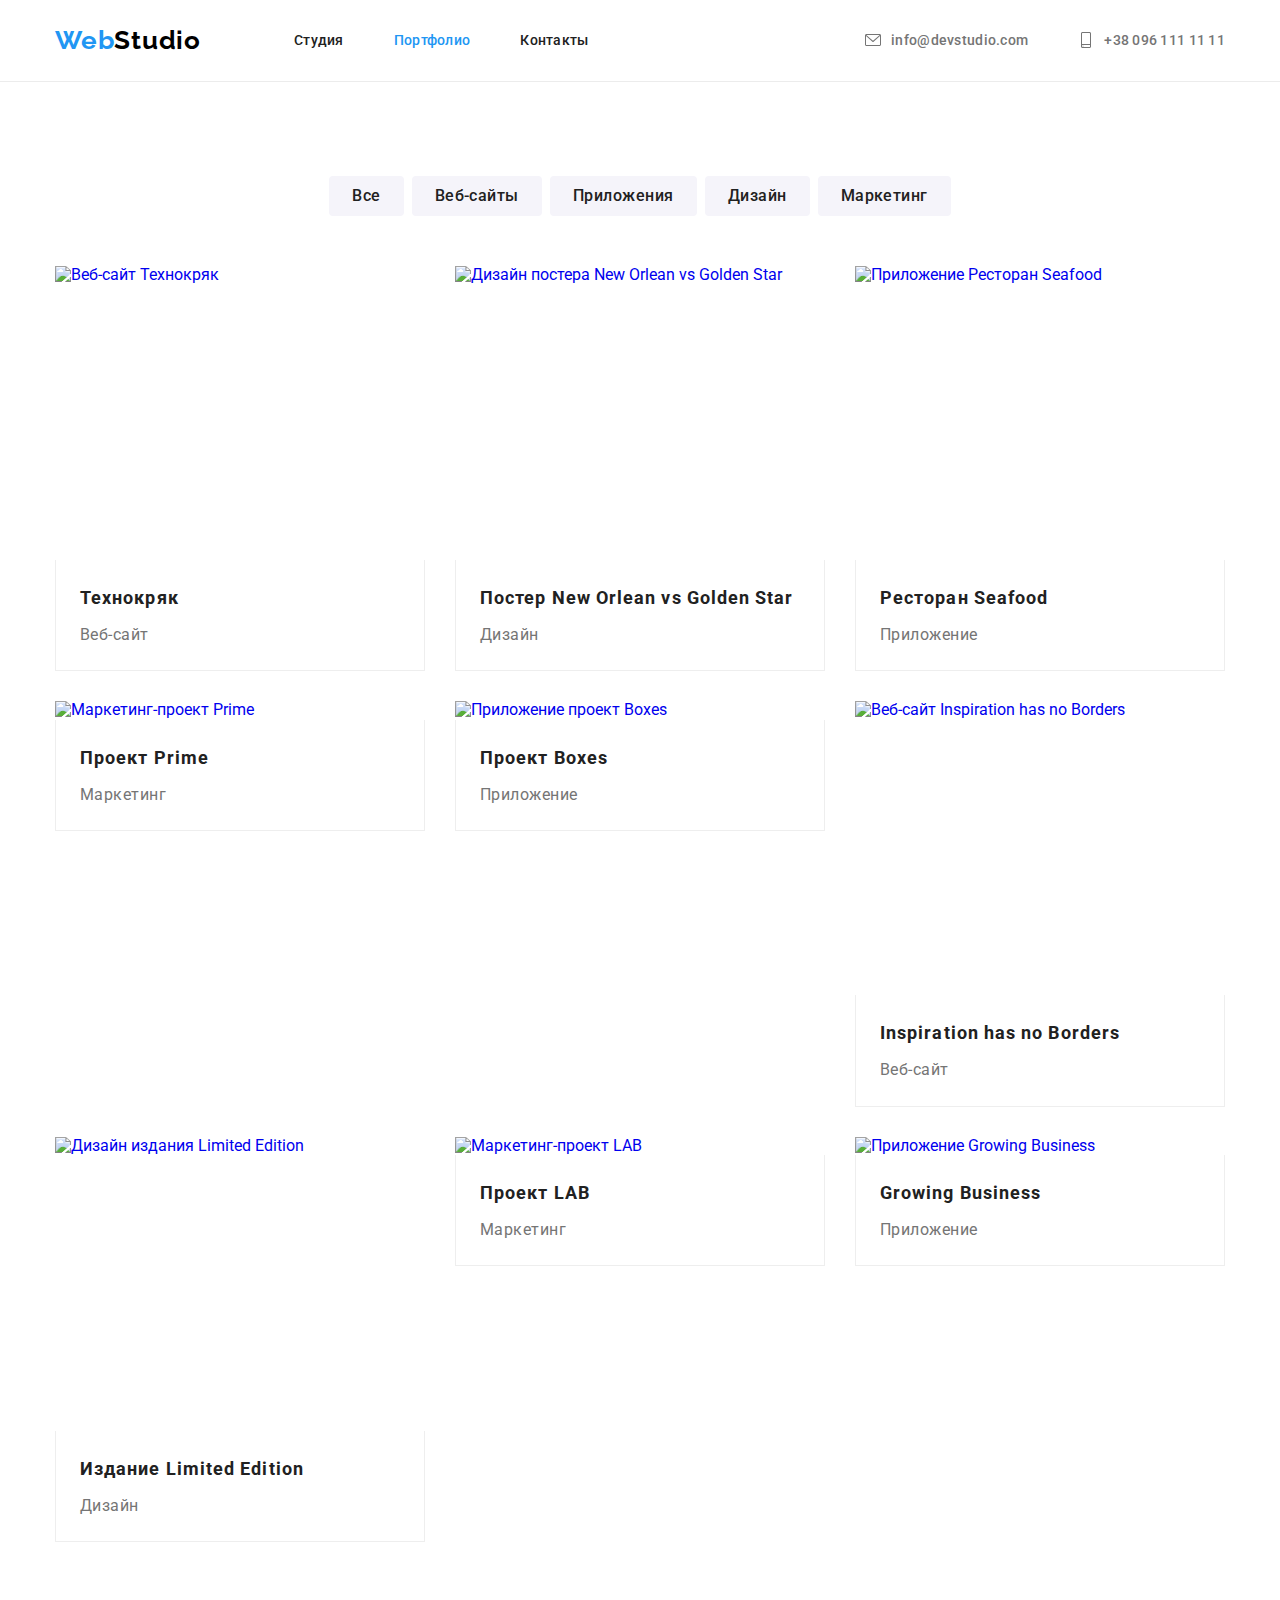
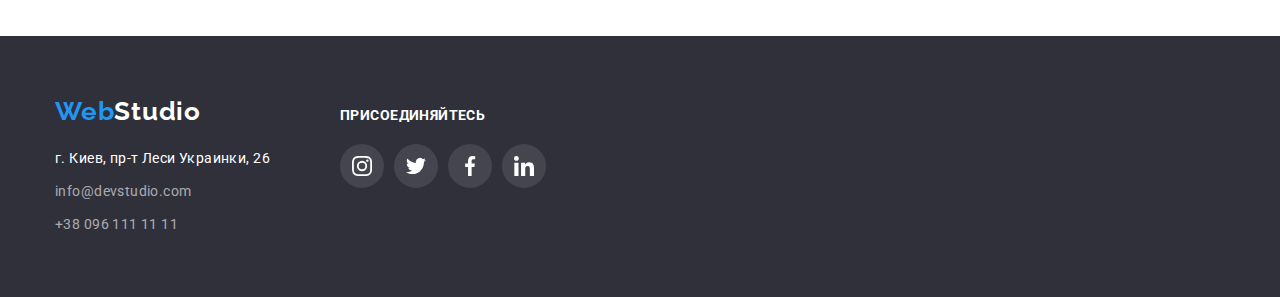
==== portfolio.html @ c6200a6f "Виконав певну роботу" ====
<!DOCTYPE html>
<html lang="ru">

<head>
    <meta charset="UTF-8">
    <meta http-equiv="X-UA-Compatible" content="IE=edge">
    <meta name="viewport" content="width=device-width, initial-scale=1.0">
    <title>Porfolio</title>
    <link
        href="https://fonts.googleapis.com/css2?family=Raleway:wght@700&family=Roboto:wght@400;500;700;900&display=swap"
        rel="stylesheet">
    <link rel="stylesheet"
        href="https://cdnjs.cloudflare.com/ajax/libs/modern-normalize/1.1.0/modern-normalize.min.css">
    <link rel="stylesheet" href="./css/styles.css">
</head>

<body>
    <!-- Header section -->
    <header class="header">
        <div class="container box-header">
            <nav class="header-nav">
                <a class="header-logo" href="https://vasyl96.github.io/goit-markup-hw-05/"><span
                        class="logo-text">Web</span>Studio</a>
                <ul class="header-list">
                    <li class="header-item">
                        <a class="header-link" href="https://vasyl96.github.io/goit-markup-hw-05/">Студия</a>
                    </li>
                    <li class="header-item">
                        <a class="header-link current" href="./portfolio.html">Портфолио</a>
                    </li>
                    <li class="header-item">
                        <a class="header-link" href="#">Контакты</a>
                    </li>
                </ul>
            </nav>
            <ul class="contact-list">
                <li class="contact-item"><a class="contact-email" href="mailto:info@devstudio.com"><svg
                            class="icon-email" width="12" height="16">
                            <use href="./img/sprite.svg#icon-envelope"></use>
                        </svg>info@devstudio.com</a>
                </li>
                <li class="contact-item"><a class="contact-phone" href="tel:+380961111111"><svg class="icon-phone"
                            width="10" height="16">
                            <use href="./img/sprite.svg#icon-smartphone"></use>
                        </svg>+38 096 111 11 11</a>
                </li>
            </ul>
        </div>
    </header>
    <!-- Main section -->
    <main class="main">
        <!-- Portfolio -->
        <section class="portfolio-section">
            <div class="container">
                <!-- Button -->
                <ul class="filters-list">
                    <li class="filter-item"><button class="filter-btn" type="button">Все</button></li>
                    <li class="filter-item"><button class="filter-btn" tupe="button">Веб-сайты</button></li>
                    <li class="filter-item"><button class="filter-btn" type="button">Приложения</button></li>
                    <li class="filter-item"><button class="filter-btn" tupe="button">Дизайн</button></li>
                    <li class="filter-item"><button class="filter-btn" tupe="button">Маркетинг</button></li>
                </ul>

                <!-- Types of work -->
                <ul class="portfolio-list">
                    <!-- Технокряк -->
                    <li class="portfolio-item">
                        <a class="portfolio-link" href="#">
                            <img class="portfolio-img" src="./img/технокряк.jpg" alt="Веб-сайт Технокряк" width="370"
                                height="294">
                            <div class="box-portfolio-item">
                                <h3 class="portfolio-title">Технокряк</h3>
                                <p class="portfolio-text">Веб-сайт</p>
                            </div>
                        </a>
                    </li>
                    <!-- New Orlean vs Golden Star -->
                    <li class="portfolio-item">
                        <a class="portfolio-link" href="#">
                            <img class="portfolio-img" src="./img/постер-new-orlean-vs-golden-star.jpg"
                                alt="Дизайн постера New Orlean vs Golden Star" width="370" height="294">
                            <div class="box-portfolio-item">
                                <h3 class="portfolio-title">Постер <span lang="en">New Orlean vs Golden Star</span></h3>
                                <p class="portfolio-text">Дизайн</p>
                            </div>
                        </a>
                    </li>
                    <!-- Ресторан Seafood -->
                    <li class="portfolio-item">
                        <a class="portfolio-link" href="#">
                            <img class="portfolio-img" src="./img/ресторан-seafood.jpg"
                                alt="Приложение Ресторан Seafood" width="370" height="294">
                            <div class="box-portfolio-item">
                                <h3 class="portfolio-title">Ресторан <span lang="en">Seafood</span></h3>
                                <p class="portfolio-text">Приложение</p>
                            </div>
                        </a>
                    </li>
                    <!-- Проект Prime -->
                    <li class="portfolio-item">
                        <a class="portfolio-link" href="#">
                            <img class="portfolio-img" src="./img/проект-prime.jpg" alt="Маркетинг-проект Prime">
                            <div class="box-portfolio-item">
                                <h3 class="portfolio-title">Проект <span lang="en">Prime</span></h3>
                                <p class="portfolio-text">Маркетинг</p>
                            </div>
                        </a>
                    </li>
                    <!-- Проект Boxes -->
                    <li class="portfolio-item">
                        <a class="portfolio-link" href="#">
                            <img class="portfolio-img" src="./img/проект-boxes.jpg" alt="Приложение проект Boxes">
                            <div class="box-portfolio-item">
                                <h3 class="portfolio-title">Проект <span lang="en">Boxes</span></h3>
                                <p class="portfolio-text">Приложение</p>
                            </div>
                        </a>
                    </li>
                    <!-- Inspiration has no Borders -->
                    <li class="portfolio-item">
                        <a class="portfolio-link" href="#">
                            <img class="portfolio-img" src="./img/inspiration-has-no-borders.jpg"
                                alt="Веб-сайт Inspiration has no Borders" width="370" height="294">
                            <div class="box-portfolio-item">
                                <h3 lang="en" class="portfolio-title">Inspiration has no Borders</h3>
                                <p class="portfolio-text">Веб-сайт</p>
                            </div>
                        </a>
                    </li>
                    <!-- Издание Limited Edition -->
                    <li class="portfolio-item">
                        <a class="portfolio-link" href="#">
                            <img class="portfolio-img" src="./img/издание-limited-edition.jpg"
                                alt="Дизайн издания Limited Edition" width="370" height="294">
                            <div class="box-portfolio-item">
                                <h3 class="portfolio-title">Издание <span lang="en">Limited Edition</span></h3>
                                <p class="portfolio-text">Дизайн</p>
                            </div>
                        </a>
                    </li>
                    <!-- Проект LAB -->
                    <li class="portfolio-item">
                        <a class="portfolio-link" href="#">
                            <img class="portfolio-img" src="./img/проект-lab.jpg" alt="Маркетинг-проект LAB">
                            <div class="box-portfolio-item">
                                <h3 class="portfolio-title">Проект <span lang="en">LAB</span></h3>
                                <p class="portfolio-text">Маркетинг</p>
                            </div>
                        </a>
                    </li>
                    <!-- Growing Business -->
                    <li class="portfolio-item">
                        <a class="portfolio-link" href="#">
                            <img class="portfolio-img" src="./img/growing-business.jpg"
                                alt="Приложение Growing Business">
                            <div class="box-portfolio-item">
                                <h3 lang="en" class="portfolio-title">Growing Business</h3>
                                <p class="portfolio-text">Приложение</p>
                            </div>
                        </a>
                    </li>
                </ul>
            </div>
        </section>
    </main>
    <!-- Footer section-->
    <footer class="footer">
        <div class="container box-footer">
            <div class="footer-contact">
                <a class="footer-logo" href="https://vasyl96.github.io/goit-markup-hw-05/"><span
                        class="logo-text">Web</span>Studio</a>
                <address class="footer-address">
                    <p class="footer-text">г. Киев, пр-т Леси Украинки, 26</p>
                    <ul class="footer-list">
                        <li class="footer-item"><a class="footer-email"
                                href="mailto:info@devstudio.com">info@devstudio.com</a>
                        </li>
                        <li class="footer-item"><a class="footer-phone" href="tel:+380961111111">+38 096 111 11 11</a>
                        </li>
                    </ul>
                </address>
            </div>
            <div class="footer-social">
                <p class="social-text">присоединяйтесь</p>
                <ul class="social icon-list">
                    <li class="social icon-item"><a class="icon-link" aria-lable="Інстаграм" target="_blank"
                            rel="noopener noreferrer" href="https://www.instagram.com/"><svg class="icon" width="20"
                                height="20">
                                <use href="./img/sprite.svg#icon-instagram"></use>
                            </svg></a></li>
                    <li class="icon-item"><a class="icon-link" aria-lable="Твітер" target="_blank"
                            rel="noopener noreferrer" href="https://twitter.com/"><svg class="icon" width="20"
                                height="20">
                                <use href="./img/sprite.svg#icon-twitter"></use>
                            </svg></a></li>
                    <li class="icon-item"><a class="icon-link" aria-lable="Фейсбук" target="_blank"
                            rel="noopener noreferrer" href="https://www.facebook.com/"><svg class="icon" width="20"
                                height="20">
                                <use href="./img/sprite.svg#icon-facebook"></use>
                            </svg></a></li>
                    <li class="icon-item"><a class="icon-link" aria-lable="Лінкідим" target="_blank"
                            rel="noopener noreferrer" href="https://www.linkedin.com/"><svg class="icon" width="20"
                                height="20">
                                <use href="./img/sprite.svg#icon-linkedin"></use>
                            </svg></a></li>
                </ul>
            </div>
        </div>

    </footer>
</body>

</html>
---- css/styles.css ----
:root {
  /* Fons */
  --main-fons: 'Roboto', sans-serif;
  --secondary-fons: 'Raleway', sans-serif;

  /* Text color */
  --dark-main-txt-cl: #212121;
  --silver-txt-cl: rgba(255, 255, 255, 0.6);
  --gray-txt-cl: #757575;
  --white-txt-cl: #ffffff;
  --accent-txt-cl: #2196f3;
  --white-logo-txt-cl: #ffffff;
  --dark-logo-txt-cl: #000000;
  --skyblue-logo-txt-cl: #2196f3;

  /* Background-color */
  --gray-icon-bg-cl: #757575;
  --silver-icon-bg-cl: #afb1b8;
  --white-modal-icon-bg-cl: #ffffff;
  --white-social-bg-cl: #ffffff;
  --white-team-bg-cl: #ffffff;
  --white-modal-bg-cl: #ffffff;
  --backdrop-bg-cl: rgba(0, 0, 0, 0.2);
  --footer-hero-bg-cl: #2f303a;
  --team-bg-cl: #f5f4fa;
  --filter-btn-bg-cl: #f5f4fa;
  --hero-btn-bg-cl: #2196f3;
  --accent-icon-bg-cl: #2196f3;
  --accent-hero-btn-bg-cl: #188ce8;
  --accent-filter-btn-bg-cl: #2196f3;
  --hero-lg-bg-cl: rgba(47, 48, 58, 0.4);
  --box-bg-cl: #f5f4fa;

  /* others */
  --indent: 30px;
  --items: 3;
}

/* Card set start */
.card-set {
  display: flex;
  flex-wrap: wrap;
  gap: var(--indent);
}

.card-set-items {
  flex-basis: calc((100% - var(--indent) * (var(--items) - 1)) / var(--items));
}

/* Card set end */

body {
  font-family: var(--main-fons);
  color: var(--dark-main-txt-cl, #212121);
}

/* Container */

.container {
  width: 1200px;
  padding: 0 15px;
  margin: 0 auto;
}

/* Dispalay flex box */
.box-header {
  display: flex;
}

/* Header section */

.header {
  border-bottom: 1px solid #ececec;
}

.header-nav {
  display: flex;
}

.header-list {
  display: flex;
  margin: 0;
  padding: 0;
}

.header-item {
  margin-right: 50px;
  padding: 0;
}

.contact-list {
  display: flex;
  padding: 0;
  margin: 0;
  margin-left: auto;
}

.contact-item {
  margin-left: 0;
  margin-right: 50px;
}

.header-nav,
.contact-list,
.header-logo {
  align-items: center;
}

.header-logo {
  padding-top: 25px;
  padding-bottom: 25px;
  margin-left: 0;
  margin-right: 93px;
  font-family: var(--secondary-fons);
  font-weight: 700;
  font-size: 26px;
  line-height: 1.19;
  letter-spacing: 0.03em;
  text-decoration: none;
  color: var(--dark-logo-txt-cl, #000000);
}
.logo-text {
  color: var(--skyblue-logo-txt-cl, #2196f3);
}

.header-link {
  padding-top: 32px;
  padding-bottom: 32px;
  font-weight: 500;
  font-size: 14px;
  line-height: 1.14;
  letter-spacing: 0.02em;
  text-decoration: none;
  color: inherit;
}
.header-list .header-link.current {
  color: var(--accent-txt-cl, #2196f3);
}

.contact-phone,
.contact-email {
  display: flex;
  align-items: center;
  padding-top: 32px;
  padding-bottom: 32px;
  font-weight: 500;
  font-size: 14px;
  line-height: 1.14px;
  letter-spacing: 0.02em;
  text-decoration: none;
  color: var(--gray-txt-cl, #757575);
  fill: var(--gray-icon-bg-cl, #757575);
}

.icon-phone,
.icon-email {
  margin-right: 10px;
  width: 16px;
  height: 16px;
}

/* Modal and is-hedden */
.backdrop.is-hidden {
  pointer-events: none;
  visibility: hidden;
  opacity: 0;
}

.backdrop {
  position: fixed;
  visibility: visible;
  top: 0;
  left: 0;
  width: 100vw;
  height: 100vh;
  opacity: 1;
  background-color: var(--backdrop-bg-cl, rgba(0, 0, 0, 0.2));
}
.modal {
  position: absolute;
  top: 50%;
  left: 50%;
  transform: translate(-50%, -50%);
  min-width: 528px;
  min-height: 581px;
  background-color: var(--white-modal-bg-cl, #ffffff);
  box-shadow: 0px 1px 3px rgba(0, 0, 0, 0.12), 0px 1px 1px rgba(0, 0, 0, 0.14),
    0px 2px 1px rgba(0, 0, 0, 0.2);
  border-radius: 4px;
}

.modal-btn {
  display: flex;
  align-items: center;
  justify-content: center;
  position: absolute;
  top: 8px;
  right: 8px;
  min-height: 30px;
  min-width: 30px;
  background-color: var(--white-modal-icon-bg-cl, #ffffff);
  border-radius: 50%;
  border: 1px solid rgba(0, 0, 0, 0.1);
}

.icon-modal {
  height: 18px;
  width: 18px;
  padding: 0;
  margin: 0;
}

/* Main section */
/* Hero */
.hero {
  margin: 0 auto;
  padding: 200px 0;
  max-width: 1600px;
  height: 600px;
  text-align: center;
  background: linear-gradient(
      var(--hero-lg-bg-cl, rgba(47, 48, 58, 0.4)),
      var(--hero-lg-bg-cl, rgba(47, 48, 58, 0.4))
    ),
    url(../img/img-banner.jpg);
  background-color: var(--footer-hero-bg-cl, #2f303a);
}

.main-title {
  margin: 0px auto 30px;
  max-width: 696px;
  font-weight: 900;
  font-size: 44px;
  line-height: 1.36;
  letter-spacing: 0.06em;
  text-transform: uppercase;
  color: var(--white-txt-cl, #ffffff);
}

.hero-btn {
  display: inline-block;
  border: 1px solid transparent;
  border-radius: 4px;
  padding: 10px 32px;
  min-width: 200px;
  font-weight: 700;
  font-size: 16px;
  line-height: calc(30 / 16);
  letter-spacing: 0.06em;
  color: var(--white-txt-cl, #ffffff);
  background-color: var(--hero-btn-bg-cl, #2196f3);
}

/* Preferences section */
.preferences {
  padding: 90px 0 90px;
}

.preference-box {
  display: flex;
  align-items: center;
  justify-content: center;
  height: 120px;
  margin-bottom: 30px;
  border-radius: 4px;
  background-color: var(--box-bg-cl, #f5f4fa);
}

.preferences-list {
  display: flex;
  padding: 0;
  margin: 0;
}

.preference-item {
  padding: 0;
  margin: 0;
  margin-right: 30px;
  width: calc((100% - 3 * 30px) / 4);
}

/* Margin-right 0 */
.preference-item:last-child,
.team-item:last-child,
.service-item:last-child,
.header-item:last-child,
.contact-item:last-child,
.filter-item:last-child {
  margin-right: 0;
}

.preference-text {
  max-width: 270px;
  margin-top: 0;
  margin-bottom: 0;
  font-size: 14px;
  line-height: 1.71;
  letter-spacing: 0.03em;
  color: var(--gray-txt-cl, #757575);
}
.preference-title,
.social-text {
  padding: 0;
  margin: 0;
  margin-bottom: 10px;
  font-weight: 700;
  font-size: 14px;
  line-height: 1.14;
  letter-spacing: 0.03em;
  text-transform: uppercase;
}
/* Services/Team section */
.services {
  padding-bottom: 90px;
}

.service-list {
  display: flex;
  padding: 0;
  margin: 0;
}

.service-item {
  position: relative;
  width: calc((100% - 2 * 30px) / 3);
  justify-content: center;
  margin-right: 30px;
}

.services-title,
.team-title,
.customer-title {
  padding: 0;
  margin: 0;
  margin-bottom: 50px;
  font-weight: 700;
  font-size: 36px;
  line-height: 1.17;
  text-align: center;
  letter-spacing: 0.03em;
}

.services-subtitle {
  display: flex;
  align-items: center;
  justify-content: center;
  position: absolute;
  margin: 0;
  bottom: 0;
  width: 100%;
  height: 70px;
  font-weight: 700;
  font-size: 14px;
  line-height: 1.14;
  letter-spacing: 0.03em;
  text-transform: uppercase;
  background-color: rgba(47, 48, 58, 0.8);
  color: var(--white-txt-cl, #ffffff);
}

/* Team section */

.team-section {
  padding: 94px 0;
  background-color: var(--team-bg-cl, #f5f4fa);
}

.team-list {
  display: flex;
  padding: 0;
  margin: 0;
}
.team-item {
  width: calc((100% - 3 * 30px) / 4);
  margin-right: 30px;
  border-radius: 0px 0px 4px 4px;
  box-shadow: 0px 1px 3px rgba(0, 0, 0, 0.12), 0px 1px 1px rgba(0, 0, 0, 0.14),
    0px 2px 1px rgba(0, 0, 0, 0.2);
  background-color: var(--white-team-bg-cl, #ffffff);
}

.team-text {
  margin: 0 0 16px;
  font-size: 16px;
  line-height: calc(18.75 / 16);
  text-align: center;
  letter-spacing: 0.03em;
  color: var(--gray-txt-cl, #757575);
}

.box-team-iteam {
  margin: 0;
  padding: 30px 20px;
}

.team-subtitle {
  margin: 0;
  margin-bottom: 10px;
  font-weight: 500;
  font-size: 16px;
  line-height: calc(18.75 / 16);
  text-align: center;
  letter-spacing: 0.03em;
}
.icon-list {
  display: flex;
  justify-content: center;
  gap: 10px;
  padding: 0;
  margin: 0;
}

.icon-item {
  padding: 0;
  margin: 0;
}

.icon-link {
  display: flex;
  justify-content: center;
  align-items: center;
  fill: var(--silver-icon-bg-cl, #afb1b8);
  width: 44px;
  height: 44px;
  padding: 0;
  margin: 0;
}

.icon-link:hover,
.icon-link:focus {
  fill: var(--white-social-bg-cl, #ffffff);
  background-color: var(--accent-icon-bg-clicon-bg-cl, #2196f3);
  border-radius: 50%;
}

/* Portfolio */
.portfolio-section,
.customer-section {
  padding: 94px 0;
}

.filters-list {
  display: flex;
  justify-content: center;
  margin: 0 auto;
  margin-bottom: 50px;
  padding: 0;
}

.filter-item {
  margin-right: 8px;
}

.filter-btn {
  padding: 6px 22px;
  border: 1px solid transparent;
  border-radius: 4px;
  min-width: 73px;
  font-weight: 500;
  font-size: 16px;
  line-height: 1.62;
  text-align: center;
  letter-spacing: 0.03em;
  color: inherit;
  background-color: var(--filter-btn-bg-cl, #f5f4fa);
}

.portfolio-list {
  margin: 0;
  padding: 0;
  display: flex;
  flex-wrap: wrap;
}

.portfolio-item {
  width: calc((100% - 60px) / 3);
  padding: 0;
}

.portfolio-link:hover,
.portfolio-link:focus {
  cursor: pointer;
  box-shadow: 0px 1px 1px rgba(0, 0, 0, 0.12), 0px 4px 4px rgba(0, 0, 0, 0.06),
    1px 4px 6px rgba(0, 0, 0, 0.16);
}
.portfolio-item:not(:nth-child(3n)) {
  margin-right: 30px;
}

.portfolio-item:not(:nth-last-child(-n + 3)) {
  margin-bottom: 30px;
}

.portfolio-img,
.service-img,
.team-img {
  display: block;
}

.box-portfolio-item {
  border-left: 1px solid #eeeeee;
  border-right: 1px solid #eeeeee;
  border-bottom: 1px solid #eeeeee;
  padding: 20px 24px;
}

.portfolio-text {
  margin: 0;
  font-weight: 400;
  font-size: 16px;
  line-height: 1.9;
  letter-spacing: 0.03em;
  color: var(--gray-txt-cl, #757575);
}

.portfolio-title {
  margin-top: 0;
  margin-bottom: 4px;
  font-weight: 700;
  font-size: 18px;
  line-height: 2;
  letter-spacing: 0.06em;
  color: var(--dark-main-txt-cl, #212121);
}

.portfolio-link {
  display: block;
  text-decoration: none;
}
/* Customer */
.customer-list {
  display: flex;
  margin: 0;
  padding: 0;
  justify-content: center;
  gap: 30px;
}

.customer-item {
  padding: 0;
  margin: 0;
}

.customer-link {
  display: flex;
  justify-content: center;
  align-items: center;
  width: 170px;
  height: 92px;
  fill: var(--silver-icon-bg-cl, #afb1b8);
  border: 1px solid #afb1b8;
  border-radius: 4px;
}

.customer-link:hover,
.customer-link:focus {
  border: 1px solid #2196f3;
  fill: var(--accent-icon-bg-clicon-bg-cl, #2196f3);
}

/* Footer section */
.box-footer {
  display: flex;
  align-items: baseline;
}

.footer-contact {
  display: flex;
  flex-direction: column;
  margin-right: 70px;
}

.footer {
  padding: 60px 0;
  background-color: var(--footer-hero-bg-cl, #2f303a);
}
.footer-logo {
  margin-bottom: 20px;
  font-family: 'Raleway';
  font-weight: 700;
  font-size: 26px;
  line-height: 1.19;
  letter-spacing: 0.03em;
  text-decoration: none;
  color: var(--white-logo-txt-cl, #ffffff);
}

.footer-text,
.footer-item {
  margin: 0;
  margin-bottom: 9px;
}

.footer-item:last-child {
  margin-bottom: 0px;
}

address {
  padding: 0;
  margin: 0;
  font-style: normal;
  font-size: 14px;
  line-height: 1.71;
  letter-spacing: 0.03em;
  color: var(--white-txt-cl, #ffffff);
  text-decoration: none;
}
.footer-list {
  padding: 0;
  margin: 0;
}

.footer-phone,
.footer-email {
  padding: 0;
  margin: 0;
  color: var(--silver-txt-cl, rgba(255, 255, 255, 0.6));
  text-decoration: none;
}

.social {
  display: flex;
}

.social .icon-item {
  border-radius: 50%;
  background: rgba(255, 255, 255, 0.1);
}

.social .icon-item > .icon-link {
  fill: var(--white-social-bg-cl, #ffffff);
}
.social-text {
  color: var(--white-txt-cl, #ffffff);
  margin-bottom: 20px;
}
/* Hover and Focus */
.contact-phone:hover,
.contact-email:hover,
.header-link:hover,
.contact-phone:focus,
.contact-email:focus,
.header-link:focus,
.header-logo:hover,
.header-logo:focus,
.footer-logo:hover,
.footer-logo:focus,
.footer-phone:hover,
.footer-phone:focus,
.footer-email:hover,
.footer-email:focus,
.footer-text:hover,
.footer-text:focus {
  color: var(--accent-txt-cl, #2196f3);
  fill: var(--accent-icon-bg-cl, #2196f3);
}

.filter-btn:hover,
.filter-btn:focus {
  cursor: pointer;
  color: var(--white-txt-cl, #ffffff);
  background-color: var(--accent-filter-btn-bg-cl, #2196f3);
  box-shadow: 0px 3px 1px rgba(0, 0, 0, 0.1), 0px 1px 2px rgba(0, 0, 0, 0.08),
    0px 2px 2px rgba(0, 0, 0, 0.12);
}

.hero-btn:hover,
.hero-btn:focus {
  cursor: pointer;
  color: var(--white-txt-cl, #ffffff);
  background-color: var(--accent-hero-btn-bg-cl, #188ce8);
}

/* List-style none */
.header-list,
.contact-list,
.preferences-list,
.service-list,
.team-list,
.footer-list,
.portfolio-list,
.filters-list,
.icon-list,
.customer-list {
  list-style: none;
}
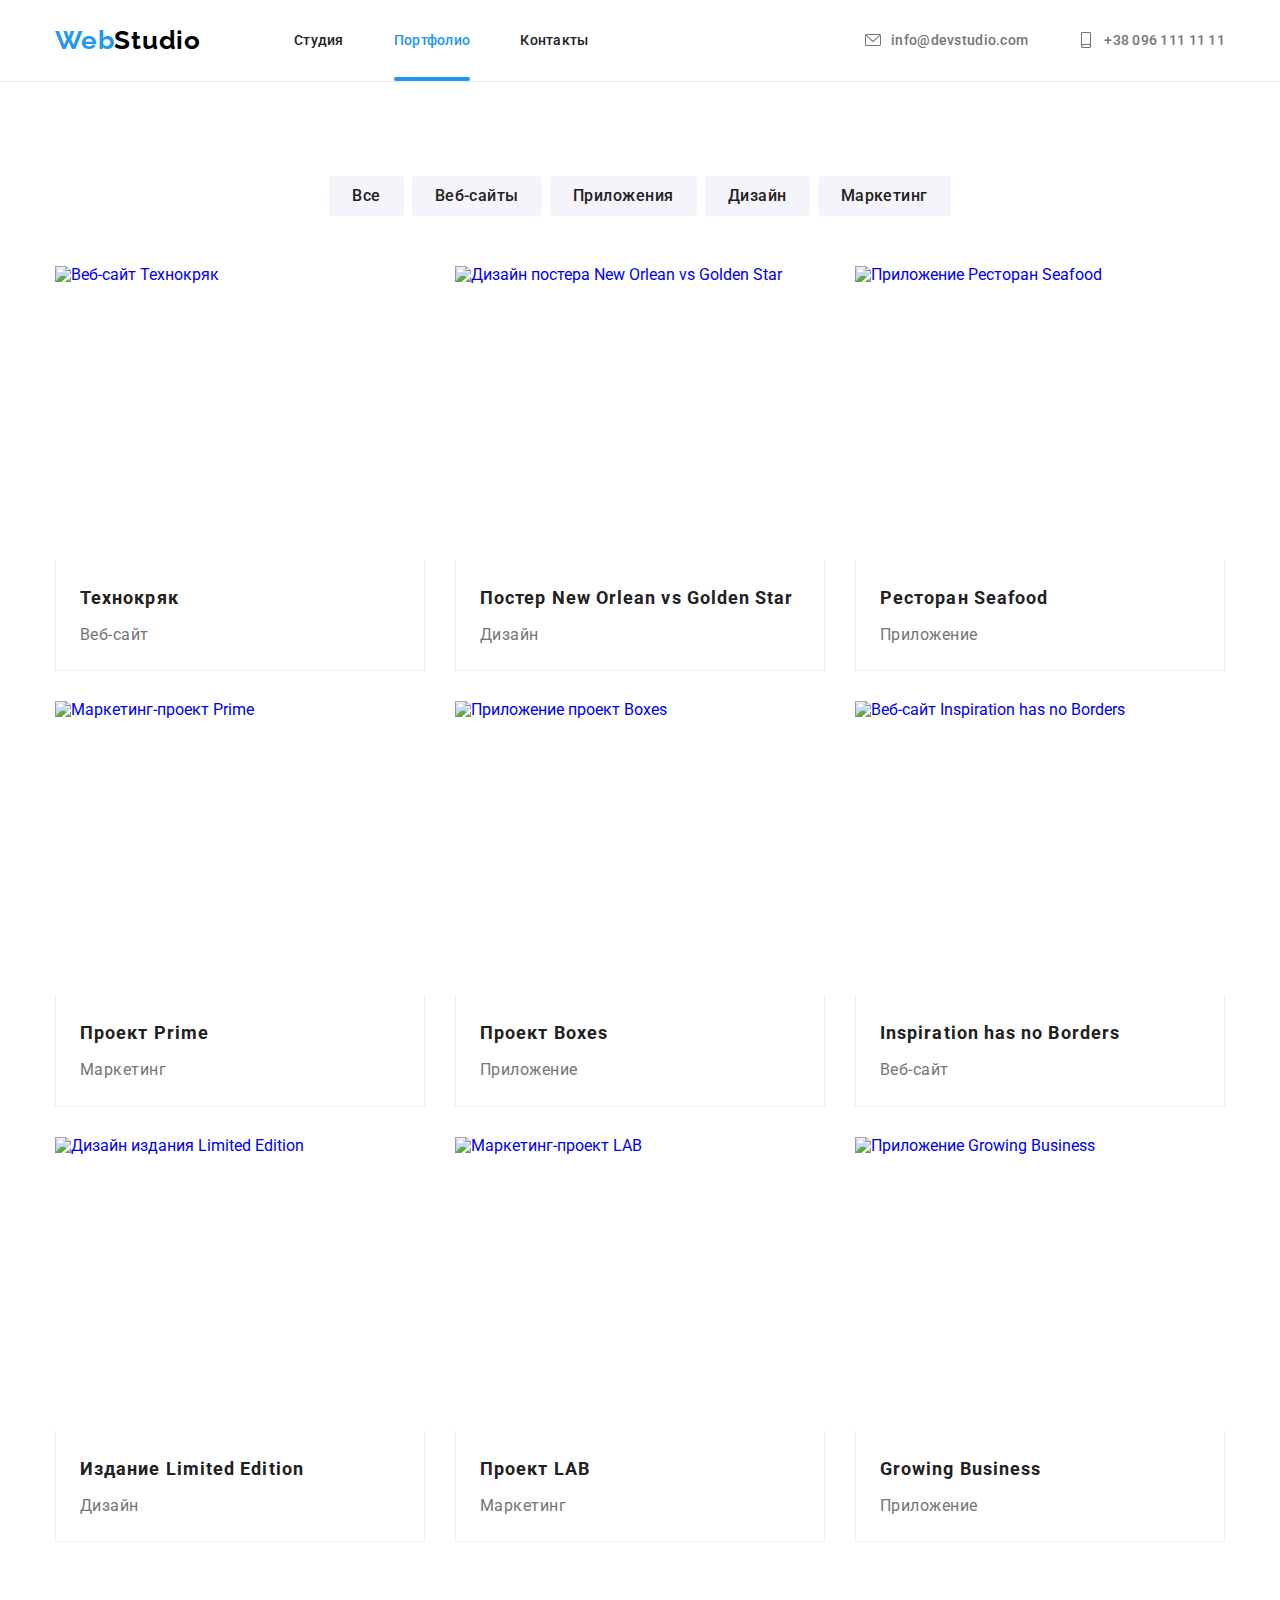
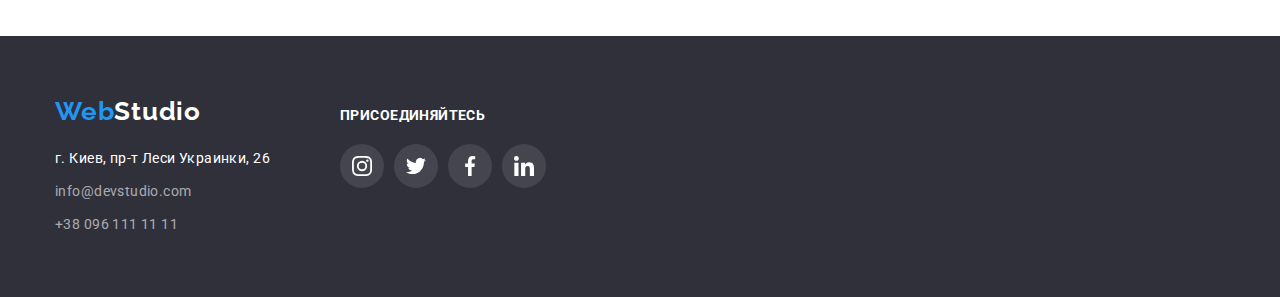
==== commit 12aec391: "Виконав роботу" ====
--- a/portfolio.html
+++ b/portfolio.html
@@ -66,8 +66,18 @@
                     <!-- Технокряк -->
                     <li class="portfolio-item">
                         <a class="portfolio-link" href="#">
-                            <img class="portfolio-img" src="./img/технокряк.jpg" alt="Веб-сайт Технокряк" width="370"
-                                height="294">
+                            <div class="portfolio-thumb">
+                                <img class="portfolio-img" src="./img/технокряк.jpg" alt="Веб-сайт Технокряк"
+                                    width="370" height="294">
+                                <div class="overlay">
+                                    <p class="overlay-text">
+                                        Ресурс пропонує комплексні пропозиції з різним рівнем функціоналу та сервісів.
+                                        Все
+                                        це дозволить відвідувачу отримати
+                                        вичерпні відомості про компанію чи приватну особу.
+                                    </p>
+                                </div>
+                            </div>
                             <div class="box-portfolio-item">
                                 <h3 class="portfolio-title">Технокряк</h3>
                                 <p class="portfolio-text">Веб-сайт</p>
@@ -77,8 +87,18 @@
                     <!-- New Orlean vs Golden Star -->
                     <li class="portfolio-item">
                         <a class="portfolio-link" href="#">
-                            <img class="portfolio-img" src="./img/постер-new-orlean-vs-golden-star.jpg"
-                                alt="Дизайн постера New Orlean vs Golden Star" width="370" height="294">
+                            <div class="portfolio-thumb">
+                                <img class="portfolio-img" src="./img/постер-new-orlean-vs-golden-star.jpg"
+                                    alt="Дизайн постера New Orlean vs Golden Star" width="370" height="294">
+                                <div class="overlay">
+                                    <p class="overlay-text">
+                                        Ресурс пропонує комплексні пропозиції з різним рівнем функціоналу та сервісів.
+                                        Все
+                                        це дозволить відвідувачу отримати
+                                        вичерпні відомості про компанію чи приватну особу.
+                                    </p>
+                                </div>
+                            </div>
                             <div class="box-portfolio-item">
                                 <h3 class="portfolio-title">Постер <span lang="en">New Orlean vs Golden Star</span></h3>
                                 <p class="portfolio-text">Дизайн</p>
@@ -88,8 +108,18 @@
                     <!-- Ресторан Seafood -->
                     <li class="portfolio-item">
                         <a class="portfolio-link" href="#">
-                            <img class="portfolio-img" src="./img/ресторан-seafood.jpg"
-                                alt="Приложение Ресторан Seafood" width="370" height="294">
+                            <div class="portfolio-thumb">
+                                <img class="portfolio-img" src="./img/ресторан-seafood.jpg"
+                                    alt="Приложение Ресторан Seafood" width="370" height="294">
+                                <div class="overlay">
+                                    <p class="overlay-text">
+                                        Ресурс пропонує комплексні пропозиції з різним рівнем функціоналу та сервісів.
+                                        Все
+                                        це дозволить відвідувачу отримати
+                                        вичерпні відомості про компанію чи приватну особу.
+                                    </p>
+                                </div>
+                            </div>
                             <div class="box-portfolio-item">
                                 <h3 class="portfolio-title">Ресторан <span lang="en">Seafood</span></h3>
                                 <p class="portfolio-text">Приложение</p>
@@ -99,7 +129,18 @@
                     <!-- Проект Prime -->
                     <li class="portfolio-item">
                         <a class="portfolio-link" href="#">
-                            <img class="portfolio-img" src="./img/проект-prime.jpg" alt="Маркетинг-проект Prime">
+                            <div class="portfolio-thumb">
+                                <img class="portfolio-img" src="./img/проект-prime.jpg" alt="Маркетинг-проект Prime"
+                                    width="370" height="294">
+                                <div class="overlay">
+                                    <p class="overlay-text">
+                                        Ресурс пропонує комплексні пропозиції з різним рівнем функціоналу та сервісів.
+                                        Все
+                                        це дозволить відвідувачу отримати
+                                        вичерпні відомості про компанію чи приватну особу.
+                                    </p>
+                                </div>
+                            </div>
                             <div class="box-portfolio-item">
                                 <h3 class="portfolio-title">Проект <span lang="en">Prime</span></h3>
                                 <p class="portfolio-text">Маркетинг</p>
@@ -109,7 +150,18 @@
                     <!-- Проект Boxes -->
                     <li class="portfolio-item">
                         <a class="portfolio-link" href="#">
-                            <img class="portfolio-img" src="./img/проект-boxes.jpg" alt="Приложение проект Boxes">
+                            <div class="portfolio-thumb">
+                                <img class="portfolio-img" src="./img/проект-boxes.jpg" alt="Приложение проект Boxes"
+                                    width="370" height="294">
+                                <div class="overlay">
+                                    <p class="overlay-text">
+                                        Ресурс пропонує комплексні пропозиції з різним рівнем функціоналу та сервісів.
+                                        Все
+                                        це дозволить відвідувачу отримати
+                                        вичерпні відомості про компанію чи приватну особу.
+                                    </p>
+                                </div>
+                            </div>
                             <div class="box-portfolio-item">
                                 <h3 class="portfolio-title">Проект <span lang="en">Boxes</span></h3>
                                 <p class="portfolio-text">Приложение</p>
@@ -119,8 +171,18 @@
                     <!-- Inspiration has no Borders -->
                     <li class="portfolio-item">
                         <a class="portfolio-link" href="#">
-                            <img class="portfolio-img" src="./img/inspiration-has-no-borders.jpg"
-                                alt="Веб-сайт Inspiration has no Borders" width="370" height="294">
+                            <div class="portfolio-thumb">
+                                <img class="portfolio-img" src="./img/inspiration-has-no-borders.jpg"
+                                    alt="Веб-сайт Inspiration has no Borders" width="370" height="294">
+                                <div class="overlay">
+                                    <p class="overlay-text">
+                                        Ресурс пропонує комплексні пропозиції з різним рівнем функціоналу та сервісів.
+                                        Все
+                                        це дозволить відвідувачу отримати
+                                        вичерпні відомості про компанію чи приватну особу.
+                                    </p>
+                                </div>
+                            </div>
                             <div class="box-portfolio-item">
                                 <h3 lang="en" class="portfolio-title">Inspiration has no Borders</h3>
                                 <p class="portfolio-text">Веб-сайт</p>
@@ -130,8 +192,18 @@
                     <!-- Издание Limited Edition -->
                     <li class="portfolio-item">
                         <a class="portfolio-link" href="#">
-                            <img class="portfolio-img" src="./img/издание-limited-edition.jpg"
-                                alt="Дизайн издания Limited Edition" width="370" height="294">
+                            <div class="portfolio-thumb">
+                                <img class="portfolio-img" src="./img/издание-limited-edition.jpg"
+                                    alt="Дизайн издания Limited Edition" width="370" height="294">
+                                <div class="overlay">
+                                    <p class="overlay-text">
+                                        Ресурс пропонує комплексні пропозиції з різним рівнем функціоналу та сервісів.
+                                        Все
+                                        це дозволить відвідувачу отримати
+                                        вичерпні відомості про компанію чи приватну особу.
+                                    </p>
+                                </div>
+                            </div>
                             <div class="box-portfolio-item">
                                 <h3 class="portfolio-title">Издание <span lang="en">Limited Edition</span></h3>
                                 <p class="portfolio-text">Дизайн</p>
@@ -141,7 +213,18 @@
                     <!-- Проект LAB -->
                     <li class="portfolio-item">
                         <a class="portfolio-link" href="#">
-                            <img class="portfolio-img" src="./img/проект-lab.jpg" alt="Маркетинг-проект LAB">
+                            <div class="portfolio-thumb">
+                                <img class="portfolio-img" src="./img/проект-lab.jpg" alt="Маркетинг-проект LAB"
+                                    width="370" height="294">
+                                <div class="overlay">
+                                    <p class="overlay-text">
+                                        Ресурс пропонує комплексні пропозиції з різним рівнем функціоналу та сервісів.
+                                        Все
+                                        це дозволить відвідувачу отримати
+                                        вичерпні відомості про компанію чи приватну особу.
+                                    </p>
+                                </div>
+                            </div>
                             <div class="box-portfolio-item">
                                 <h3 class="portfolio-title">Проект <span lang="en">LAB</span></h3>
                                 <p class="portfolio-text">Маркетинг</p>
@@ -151,8 +234,18 @@
                     <!-- Growing Business -->
                     <li class="portfolio-item">
                         <a class="portfolio-link" href="#">
-                            <img class="portfolio-img" src="./img/growing-business.jpg"
-                                alt="Приложение Growing Business">
+                            <div class="portfolio-thumb">
+                                <img class="portfolio-img" src="./img/growing-business.jpg"
+                                    alt="Приложение Growing Business" width="370" height="294">
+                                <div class="overlay">
+                                    <p class="overlay-text">
+                                        Ресурс пропонує комплексні пропозиції з різним рівнем функціоналу та сервісів.
+                                        Все
+                                        це дозволить відвідувачу отримати
+                                        вичерпні відомості про компанію чи приватну особу.
+                                    </p>
+                                </div>
+                            </div>
                             <div class="box-portfolio-item">
                                 <h3 lang="en" class="portfolio-title">Growing Business</h3>
                                 <p class="portfolio-text">Приложение</p>
--- a/css/styles.css
+++ b/css/styles.css
@@ -32,6 +32,9 @@
   --box-bg-cl: #f5f4fa;
 
   /* others */
+  --transition-timing-function: cubic-bezier(0.4, 0, 0.2, 1);
+  --transition-duration: 250ms;
+  --transition-delay: 30ms;
   --indent: 30px;
   --items: 3;
 }
@@ -118,12 +121,15 @@
   letter-spacing: 0.03em;
   text-decoration: none;
   color: var(--dark-logo-txt-cl, #000000);
+  transition: color var(--transition-duration) var(--transition-timing-function)
+    var(--transition-delay);
 }
 .logo-text {
   color: var(--skyblue-logo-txt-cl, #2196f3);
 }
 
 .header-link {
+  position: relative;
   padding-top: 32px;
   padding-bottom: 32px;
   font-weight: 500;
@@ -132,9 +138,22 @@
   letter-spacing: 0.02em;
   text-decoration: none;
   color: inherit;
+  transition: color var(--transition-duration) var(--transition-timing-function)
+    var(--transition-delay);
 }
 .header-list .header-link.current {
   color: var(--accent-txt-cl, #2196f3);
+}
+
+.header-link.current::after {
+  content: '';
+  position: absolute;
+  left: 0;
+  bottom: -1px;
+  min-width: 100%;
+  min-height: 4px;
+  border-radius: 2px;
+  background-color: var(--accent-txt-cl, #2196f3);
 }
 
 .contact-phone,
@@ -150,6 +169,9 @@
   text-decoration: none;
   color: var(--gray-txt-cl, #757575);
   fill: var(--gray-icon-bg-cl, #757575);
+  transition: color var(--transition-duration) var(--transition-timing-function)
+      var(--transition-delay),
+    fill var(--transition-duration) var(--transition-timing-function) var(--transition-delay);
 }
 
 .icon-phone,
@@ -176,6 +198,7 @@
   opacity: 1;
   background-color: var(--backdrop-bg-cl, rgba(0, 0, 0, 0.2));
 }
+
 .modal {
   position: absolute;
   top: 50%;
@@ -249,6 +272,10 @@
   letter-spacing: 0.06em;
   color: var(--white-txt-cl, #ffffff);
   background-color: var(--hero-btn-bg-cl, #2196f3);
+  transition: color var(--transition-duration) var(--transition-timing-function)
+      var(--transition-delay),
+    background-color var(--transition-duration) var(--transition-timing-function)
+      var(--transition-delay);
 }
 
 /* Preferences section */
@@ -351,7 +378,7 @@
   height: 70px;
   font-weight: 700;
   font-size: 14px;
-  line-height: 1.14;
+  line-height: calc(16.41 / 14);
   letter-spacing: 0.03em;
   text-transform: uppercase;
   background-color: rgba(47, 48, 58, 0.8);
@@ -424,13 +451,18 @@
   height: 44px;
   padding: 0;
   margin: 0;
+  border-radius: 50%;
+  transition: color var(--transition-duration) var(--transition-timing-function)
+      var(--transition-delay),
+    fill var(--transition-duration) var(--transition-timing-function) var(--transition-delay),
+    background-color var(--transition-duration) var(--transition-timing-function)
+      var(--transition-delay);
 }
 
 .icon-link:hover,
 .icon-link:focus {
   fill: var(--white-social-bg-cl, #ffffff);
   background-color: var(--accent-icon-bg-clicon-bg-cl, #2196f3);
-  border-radius: 50%;
 }
 
 /* Portfolio */
@@ -463,6 +495,11 @@
   letter-spacing: 0.03em;
   color: inherit;
   background-color: var(--filter-btn-bg-cl, #f5f4fa);
+  transition: color var(--transition-duration) var(--transition-timing-function)
+      var(--transition-delay),
+    background-color var(--transition-duration) var(--transition-timing-function)
+      var(--transition-delay),
+    box-shadow var(--transition-duration) var(--transition-timing-function) var(--transition-delay);
 }
 
 .portfolio-list {
@@ -475,6 +512,43 @@
 .portfolio-item {
   width: calc((100% - 60px) / 3);
   padding: 0;
+}
+
+.portfolio-thumb {
+  position: relative;
+  height: 294px;
+  overflow: hidden;
+}
+
+.portfolio-thumb:hover .overlay {
+  transform: translatey(0);
+  opacity: 1;
+}
+.overlay {
+  position: absolute;
+  opacity: 0;
+  transform: translatey(100%);
+  top: 0;
+  left: 0;
+  width: 100%;
+  height: 100%;
+  background-color: rgba(33, 150, 243, 0.9);
+  transition: transform var(--transition-duration) var(--transition-timing-function)
+      var(--transition-delay),
+    opacity var(--transition-duration) var(--transition-timing-function) var(--transition-delay),
+    background-color var(--transition-duration) var(--transition-timing-function)
+      var(--transition-delay);
+}
+
+.overlay-text {
+  padding: 63px 24px;
+  margin: 0;
+  font-style: normal;
+  font-weight: 400;
+  font-size: 18px;
+  line-height: calc(28 / 18);
+  letter-spacing: 0.03em;
+  color: var(--white-txt-cl, #ffffff);
 }
 
 .portfolio-link:hover,
@@ -482,7 +556,9 @@
   cursor: pointer;
   box-shadow: 0px 1px 1px rgba(0, 0, 0, 0.12), 0px 4px 4px rgba(0, 0, 0, 0.06),
     1px 4px 6px rgba(0, 0, 0, 0.16);
-}
+  transition: box-shadow var(--transition-duration) var(--transition-timing-function);
+}
+
 .portfolio-item:not(:nth-child(3n)) {
   margin-right: 30px;
 }
@@ -550,6 +626,9 @@
   fill: var(--silver-icon-bg-cl, #afb1b8);
   border: 1px solid #afb1b8;
   border-radius: 4px;
+  transition: border var(--transition-duration) var(--transition-timing-function)
+      var(--transition-delay),
+    fill var(--transition-duration) var(--transition-timing-function) var(--transition-delay);
 }
 
 .customer-link:hover,
@@ -583,12 +662,16 @@
   letter-spacing: 0.03em;
   text-decoration: none;
   color: var(--white-logo-txt-cl, #ffffff);
+  transition: color var(--transition-duration) var(--transition-timing-function)
+    var(--transition-delay);
 }
 
 .footer-text,
 .footer-item {
   margin: 0;
   margin-bottom: 9px;
+  transition: color var(--transition-duration) var(--transition-timing-function)
+    var(--transition-delay);
 }
 
 .footer-item:last-child {
@@ -605,6 +688,7 @@
   color: var(--white-txt-cl, #ffffff);
   text-decoration: none;
 }
+
 .footer-list {
   padding: 0;
   margin: 0;
@@ -616,6 +700,8 @@
   margin: 0;
   color: var(--silver-txt-cl, rgba(255, 255, 255, 0.6));
   text-decoration: none;
+  transition: color var(--transition-duration) var(--transition-timing-function)
+    var(--transition-delay);
 }
 
 .social {
